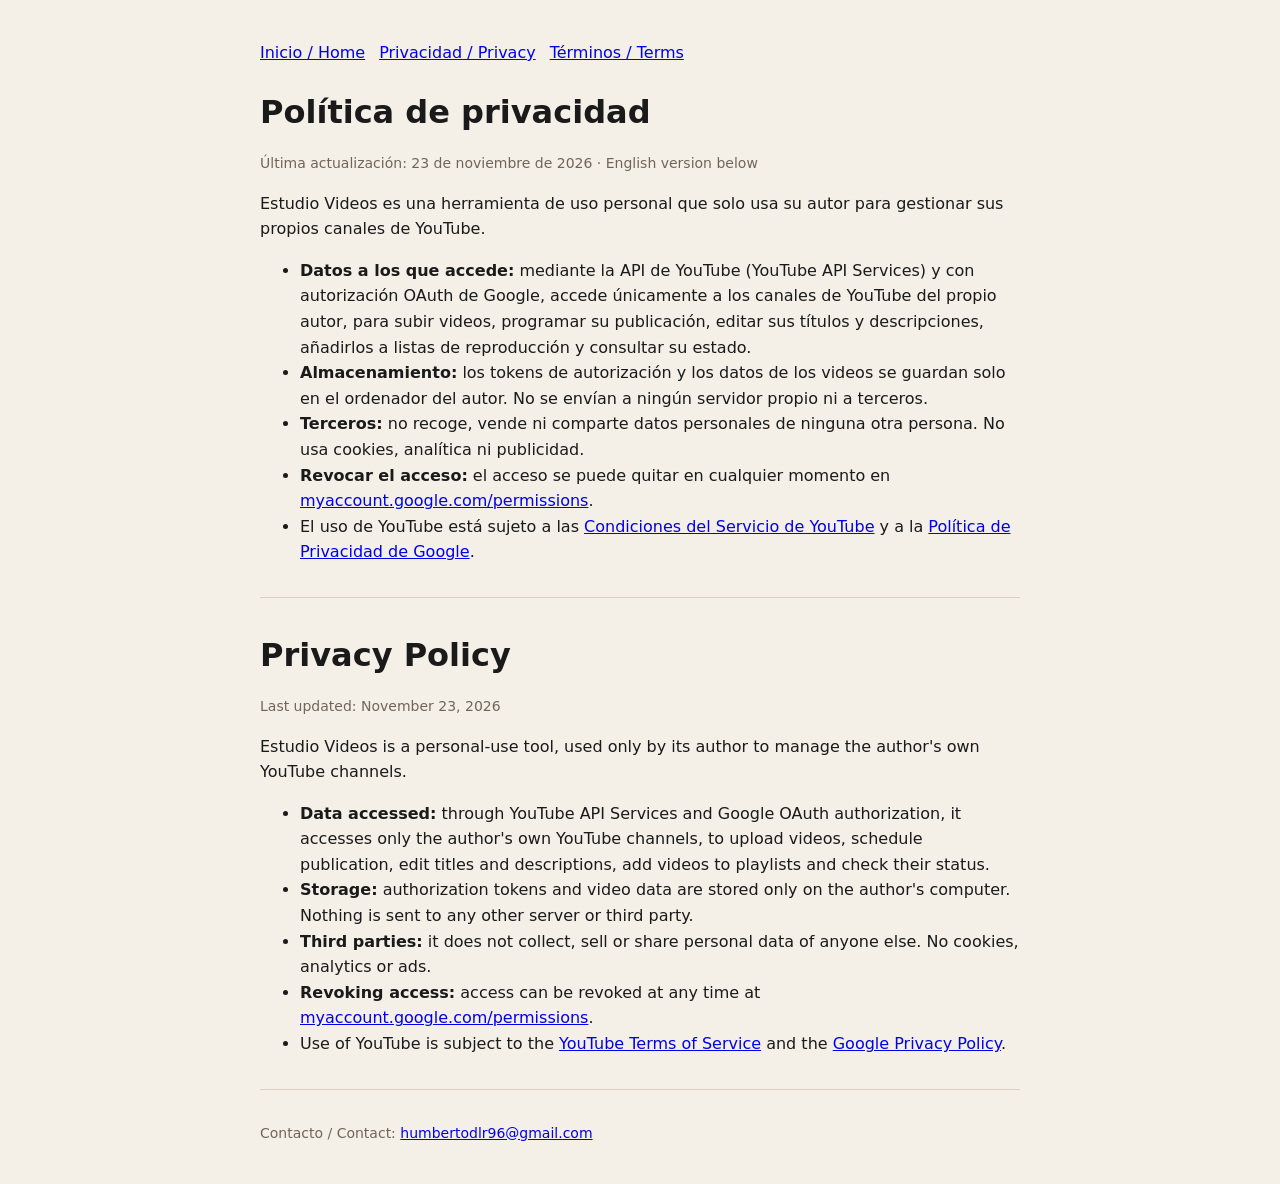
==== privacidad.html @ 788d46cc "Páginas de la app Estudio Videos (inicio, privacidad, términos) Co-Authored-By: Claude Opus 5.5 <nor" ====
<!doctype html><html lang="es"><head><meta charset="utf-8"><meta name="viewport" content="width=device-width,initial-scale=1"><title>Política de privacidad · Estudio Videos</title><style>body{font:16px/1.6 system-ui,sans-serif;max-width:760px;margin:40px auto;padding:0 20px;color:#1a1a1a;background:#f4f0e8}h1{margin-bottom:4px}nav a{margin-right:14px}hr{border:none;border-top:1px solid #d9d0c0;margin:32px 0}.muted{color:#6f665a;font-size:14px}</style></head><body>
<nav><a href="./">Inicio / Home</a><a href="privacidad.html">Privacidad / Privacy</a><a href="terminos.html">Términos / Terms</a></nav>
<h1>Política de privacidad</h1>
<p class="muted">Última actualización: 23 de noviembre de 2026 · English version below</p>
<p>Estudio Videos es una herramienta de uso personal que solo usa su autor para gestionar sus propios canales de YouTube.</p>
<ul>
<li><b>Datos a los que accede:</b> mediante la API de YouTube (YouTube API Services) y con autorización OAuth de Google,
accede únicamente a los canales de YouTube del propio autor, para subir videos, programar su publicación, editar sus títulos
y descripciones, añadirlos a listas de reproducción y consultar su estado.</li>
<li><b>Almacenamiento:</b> los tokens de autorización y los datos de los videos se guardan solo en el ordenador del autor.
No se envían a ningún servidor propio ni a terceros.</li>
<li><b>Terceros:</b> no recoge, vende ni comparte datos personales de ninguna otra persona. No usa cookies, analítica ni publicidad.</li>
<li><b>Revocar el acceso:</b> el acceso se puede quitar en cualquier momento en
<a href="https://myaccount.google.com/permissions">myaccount.google.com/permissions</a>.</li>
<li>El uso de YouTube está sujeto a las <a href="https://www.youtube.com/t/terms">Condiciones del Servicio de YouTube</a>
y a la <a href="https://policies.google.com/privacy">Política de Privacidad de Google</a>.</li>
</ul>
<hr>
<h1>Privacy Policy</h1>
<p class="muted">Last updated: November 23, 2026</p>
<p>Estudio Videos is a personal-use tool, used only by its author to manage the author's own YouTube channels.</p>
<ul>
<li><b>Data accessed:</b> through YouTube API Services and Google OAuth authorization, it accesses only the author's own YouTube channels,
to upload videos, schedule publication, edit titles and descriptions, add videos to playlists and check their status.</li>
<li><b>Storage:</b> authorization tokens and video data are stored only on the author's computer. Nothing is sent to any other server or third party.</li>
<li><b>Third parties:</b> it does not collect, sell or share personal data of anyone else. No cookies, analytics or ads.</li>
<li><b>Revoking access:</b> access can be revoked at any time at <a href="https://myaccount.google.com/permissions">myaccount.google.com/permissions</a>.</li>
<li>Use of YouTube is subject to the <a href="https://www.youtube.com/t/terms">YouTube Terms of Service</a>
and the <a href="https://policies.google.com/privacy">Google Privacy Policy</a>.</li>
</ul>
<hr><p class="muted">Contacto / Contact: <a href="mailto:humbertodlr96@gmail.com">humbertodlr96@gmail.com</a></p>
</body></html>
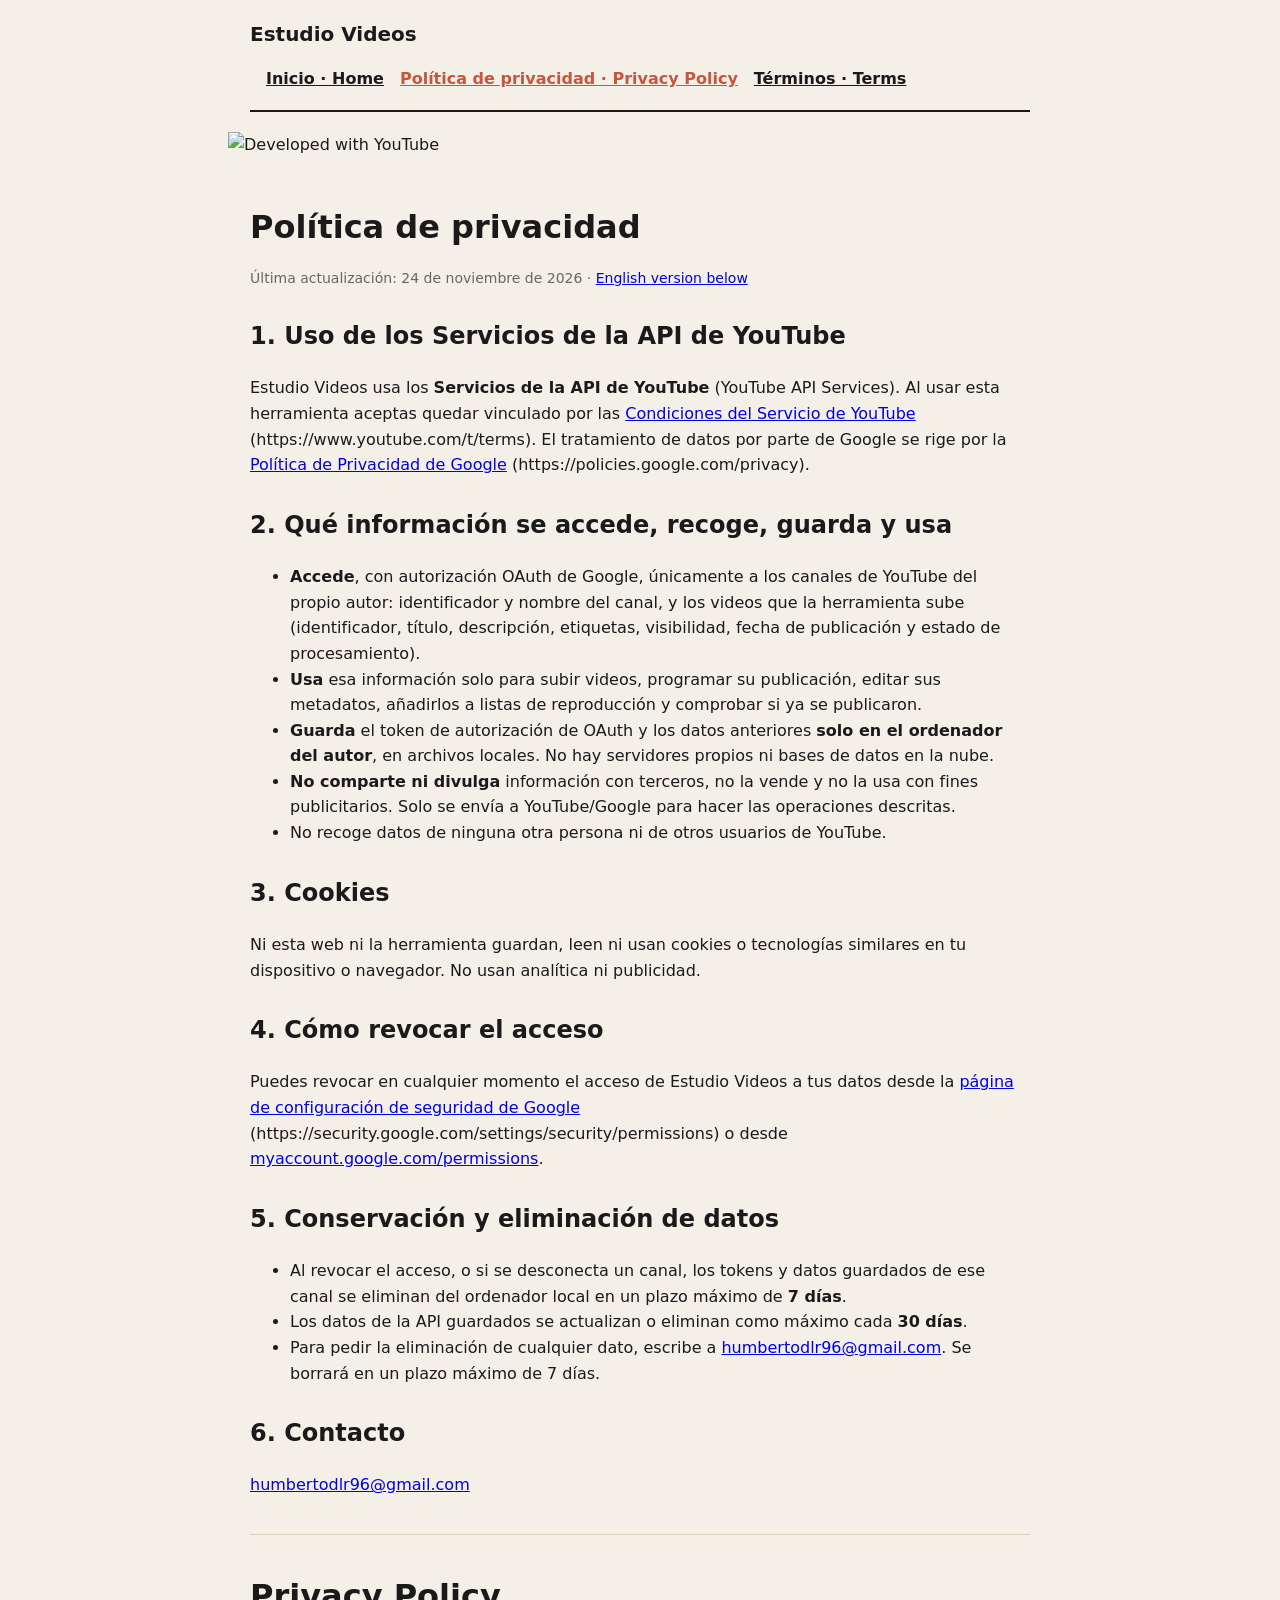
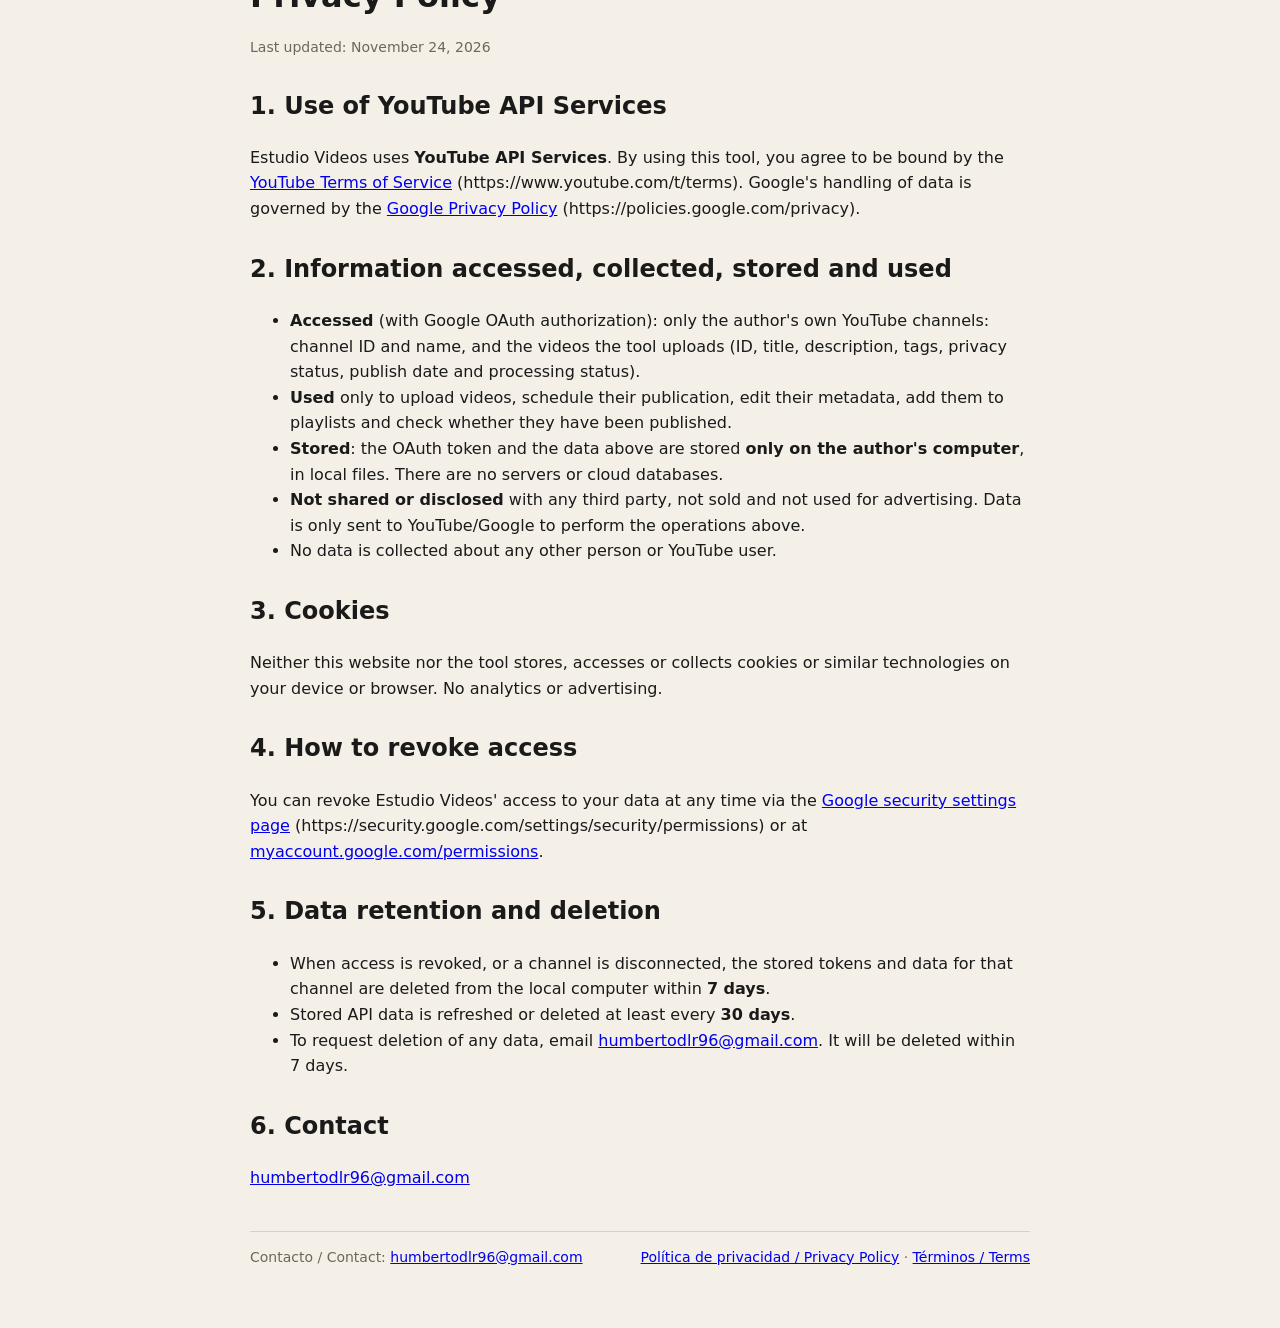
==== commit 8b3f788b: "Política de privacidad con cláusulas de la API de YouTube, branding y script de subida Co-Authored-B" ====
--- a/privacidad.html
+++ b/privacidad.html
@@ -1,32 +1,77 @@
-<!doctype html><html lang="es"><head><meta charset="utf-8"><meta name="viewport" content="width=device-width,initial-scale=1"><title>Política de privacidad · Estudio Videos</title><style>body{font:16px/1.6 system-ui,sans-serif;max-width:760px;margin:40px auto;padding:0 20px;color:#1a1a1a;background:#f4f0e8}h1{margin-bottom:4px}nav a{margin-right:14px}hr{border:none;border-top:1px solid #d9d0c0;margin:32px 0}.muted{color:#6f665a;font-size:14px}</style></head><body>
-<nav><a href="./">Inicio / Home</a><a href="privacidad.html">Privacidad / Privacy</a><a href="terminos.html">Términos / Terms</a></nav>
+<!doctype html><html lang="es"><head><meta charset="utf-8"><meta name="viewport" content="width=device-width,initial-scale=1"><title>Política de privacidad · Privacy Policy · Estudio Videos</title><link rel="stylesheet" href="style.css"></head><body>
+<header><span class="brand">Estudio Videos</span><nav><a href="./">Inicio · Home</a><a class="priv" href="privacidad.html">Política de privacidad · Privacy Policy</a><a href="terminos.html">Términos · Terms</a></nav></header>
+<img class="yt" src="developed-with-youtube.png" alt="Developed with YouTube" style="height:60px;margin:-6px 0 0 -22px">
 <h1>Política de privacidad</h1>
-<p class="muted">Última actualización: 23 de noviembre de 2026 · English version below</p>
-<p>Estudio Videos es una herramienta de uso personal que solo usa su autor para gestionar sus propios canales de YouTube.</p>
+<p class="muted">Última actualización: 24 de noviembre de 2026 · <a href="#en">English version below</a></p>
+
+<h2>1. Uso de los Servicios de la API de YouTube</h2>
+<p>Estudio Videos usa los <b>Servicios de la API de YouTube</b> (YouTube API Services). Al usar esta herramienta aceptas quedar vinculado por las
+<a href="https://www.youtube.com/t/terms">Condiciones del Servicio de YouTube</a> (https://www.youtube.com/t/terms).
+El tratamiento de datos por parte de Google se rige por la
+<a href="https://policies.google.com/privacy">Política de Privacidad de Google</a> (https://policies.google.com/privacy).</p>
+
+<h2>2. Qué información se accede, recoge, guarda y usa</h2>
 <ul>
-<li><b>Datos a los que accede:</b> mediante la API de YouTube (YouTube API Services) y con autorización OAuth de Google,
-accede únicamente a los canales de YouTube del propio autor, para subir videos, programar su publicación, editar sus títulos
-y descripciones, añadirlos a listas de reproducción y consultar su estado.</li>
-<li><b>Almacenamiento:</b> los tokens de autorización y los datos de los videos se guardan solo en el ordenador del autor.
-No se envían a ningún servidor propio ni a terceros.</li>
-<li><b>Terceros:</b> no recoge, vende ni comparte datos personales de ninguna otra persona. No usa cookies, analítica ni publicidad.</li>
-<li><b>Revocar el acceso:</b> el acceso se puede quitar en cualquier momento en
-<a href="https://myaccount.google.com/permissions">myaccount.google.com/permissions</a>.</li>
-<li>El uso de YouTube está sujeto a las <a href="https://www.youtube.com/t/terms">Condiciones del Servicio de YouTube</a>
-y a la <a href="https://policies.google.com/privacy">Política de Privacidad de Google</a>.</li>
+<li><b>Accede</b>, con autorización OAuth de Google, únicamente a los canales de YouTube del propio autor: identificador y nombre del canal,
+y los videos que la herramienta sube (identificador, título, descripción, etiquetas, visibilidad, fecha de publicación y estado de procesamiento).</li>
+<li><b>Usa</b> esa información solo para subir videos, programar su publicación, editar sus metadatos, añadirlos a listas de reproducción y comprobar si ya se publicaron.</li>
+<li><b>Guarda</b> el token de autorización de OAuth y los datos anteriores <b>solo en el ordenador del autor</b>, en archivos locales. No hay servidores propios ni bases de datos en la nube.</li>
+<li><b>No comparte ni divulga</b> información con terceros, no la vende y no la usa con fines publicitarios. Solo se envía a YouTube/Google para hacer las operaciones descritas.</li>
+<li>No recoge datos de ninguna otra persona ni de otros usuarios de YouTube.</li>
 </ul>
-<hr>
+
+<h2>3. Cookies</h2>
+<p>Ni esta web ni la herramienta guardan, leen ni usan cookies o tecnologías similares en tu dispositivo o navegador. No usan analítica ni publicidad.</p>
+
+<h2>4. Cómo revocar el acceso</h2>
+<p>Puedes revocar en cualquier momento el acceso de Estudio Videos a tus datos desde la
+<a href="https://security.google.com/settings/security/permissions">página de configuración de seguridad de Google</a>
+(https://security.google.com/settings/security/permissions) o desde <a href="https://myaccount.google.com/permissions">myaccount.google.com/permissions</a>.</p>
+
+<h2>5. Conservación y eliminación de datos</h2>
+<ul>
+<li>Al revocar el acceso, o si se desconecta un canal, los tokens y datos guardados de ese canal se eliminan del ordenador local en un plazo máximo de <b>7 días</b>.</li>
+<li>Los datos de la API guardados se actualizan o eliminan como máximo cada <b>30 días</b>.</li>
+<li>Para pedir la eliminación de cualquier dato, escribe a <a href="mailto:humbertodlr96@gmail.com">humbertodlr96@gmail.com</a>. Se borrará en un plazo máximo de 7 días.</li>
+</ul>
+
+<h2>6. Contacto</h2>
+<p><a href="mailto:humbertodlr96@gmail.com">humbertodlr96@gmail.com</a></p>
+
+<hr id="en">
 <h1>Privacy Policy</h1>
-<p class="muted">Last updated: November 23, 2026</p>
-<p>Estudio Videos is a personal-use tool, used only by its author to manage the author's own YouTube channels.</p>
+<p class="muted">Last updated: November 24, 2026</p>
+
+<h2>1. Use of YouTube API Services</h2>
+<p>Estudio Videos uses <b>YouTube API Services</b>. By using this tool, you agree to be bound by the
+<a href="https://www.youtube.com/t/terms">YouTube Terms of Service</a> (https://www.youtube.com/t/terms).
+Google's handling of data is governed by the <a href="https://policies.google.com/privacy">Google Privacy Policy</a> (https://policies.google.com/privacy).</p>
+
+<h2>2. Information accessed, collected, stored and used</h2>
 <ul>
-<li><b>Data accessed:</b> through YouTube API Services and Google OAuth authorization, it accesses only the author's own YouTube channels,
-to upload videos, schedule publication, edit titles and descriptions, add videos to playlists and check their status.</li>
-<li><b>Storage:</b> authorization tokens and video data are stored only on the author's computer. Nothing is sent to any other server or third party.</li>
-<li><b>Third parties:</b> it does not collect, sell or share personal data of anyone else. No cookies, analytics or ads.</li>
-<li><b>Revoking access:</b> access can be revoked at any time at <a href="https://myaccount.google.com/permissions">myaccount.google.com/permissions</a>.</li>
-<li>Use of YouTube is subject to the <a href="https://www.youtube.com/t/terms">YouTube Terms of Service</a>
-and the <a href="https://policies.google.com/privacy">Google Privacy Policy</a>.</li>
+<li><b>Accessed</b> (with Google OAuth authorization): only the author's own YouTube channels: channel ID and name,
+and the videos the tool uploads (ID, title, description, tags, privacy status, publish date and processing status).</li>
+<li><b>Used</b> only to upload videos, schedule their publication, edit their metadata, add them to playlists and check whether they have been published.</li>
+<li><b>Stored</b>: the OAuth token and the data above are stored <b>only on the author's computer</b>, in local files. There are no servers or cloud databases.</li>
+<li><b>Not shared or disclosed</b> with any third party, not sold and not used for advertising. Data is only sent to YouTube/Google to perform the operations above.</li>
+<li>No data is collected about any other person or YouTube user.</li>
 </ul>
-<hr><p class="muted">Contacto / Contact: <a href="mailto:humbertodlr96@gmail.com">humbertodlr96@gmail.com</a></p>
-</body></html>
+
+<h2>3. Cookies</h2>
+<p>Neither this website nor the tool stores, accesses or collects cookies or similar technologies on your device or browser. No analytics or advertising.</p>
+
+<h2>4. How to revoke access</h2>
+<p>You can revoke Estudio Videos' access to your data at any time via the
+<a href="https://security.google.com/settings/security/permissions">Google security settings page</a>
+(https://security.google.com/settings/security/permissions) or at <a href="https://myaccount.google.com/permissions">myaccount.google.com/permissions</a>.</p>
+
+<h2>5. Data retention and deletion</h2>
+<ul>
+<li>When access is revoked, or a channel is disconnected, the stored tokens and data for that channel are deleted from the local computer within <b>7 days</b>.</li>
+<li>Stored API data is refreshed or deleted at least every <b>30 days</b>.</li>
+<li>To request deletion of any data, email <a href="mailto:humbertodlr96@gmail.com">humbertodlr96@gmail.com</a>. It will be deleted within 7 days.</li>
+</ul>
+
+<h2>6. Contact</h2>
+<p><a href="mailto:humbertodlr96@gmail.com">humbertodlr96@gmail.com</a></p>
+<footer><span>Contacto / Contact: <a href="mailto:humbertodlr96@gmail.com">humbertodlr96@gmail.com</a></span><span><a href="privacidad.html">Política de privacidad / Privacy Policy</a> · <a href="terminos.html">Términos / Terms</a></span></footer></body></html>
--- a/style.css
+++ b/style.css
@@ -0,0 +1,11 @@
+body{font:16px/1.6 system-ui,sans-serif;max-width:780px;margin:0 auto;padding:0 22px 60px;color:#1a1a1a;background:#f4f0e8}
+header{display:flex;align-items:center;justify-content:space-between;gap:16px;padding:18px 0;border-bottom:2px solid #1a1a1a;margin-bottom:26px;flex-wrap:wrap}
+header .brand{font-weight:800;font-size:20px}
+nav a{margin-left:16px;font-weight:700;color:#1a1a1a}
+nav a.priv{color:#c8553d}
+.yt{height:44px;display:block}
+h1{margin:10px 0 4px}h2{margin-top:28px}
+.muted{color:#6f665a;font-size:14px}
+.box{background:#fff;border:2px solid #1a1a1a;border-radius:14px;padding:6px 20px;margin:18px 0}
+hr{border:none;border-top:1px solid #d9d0c0;margin:36px 0}
+footer{margin-top:40px;font-size:14px;color:#6f665a;border-top:1px solid #d9d0c0;padding-top:14px;display:flex;justify-content:space-between;flex-wrap:wrap;gap:10px}
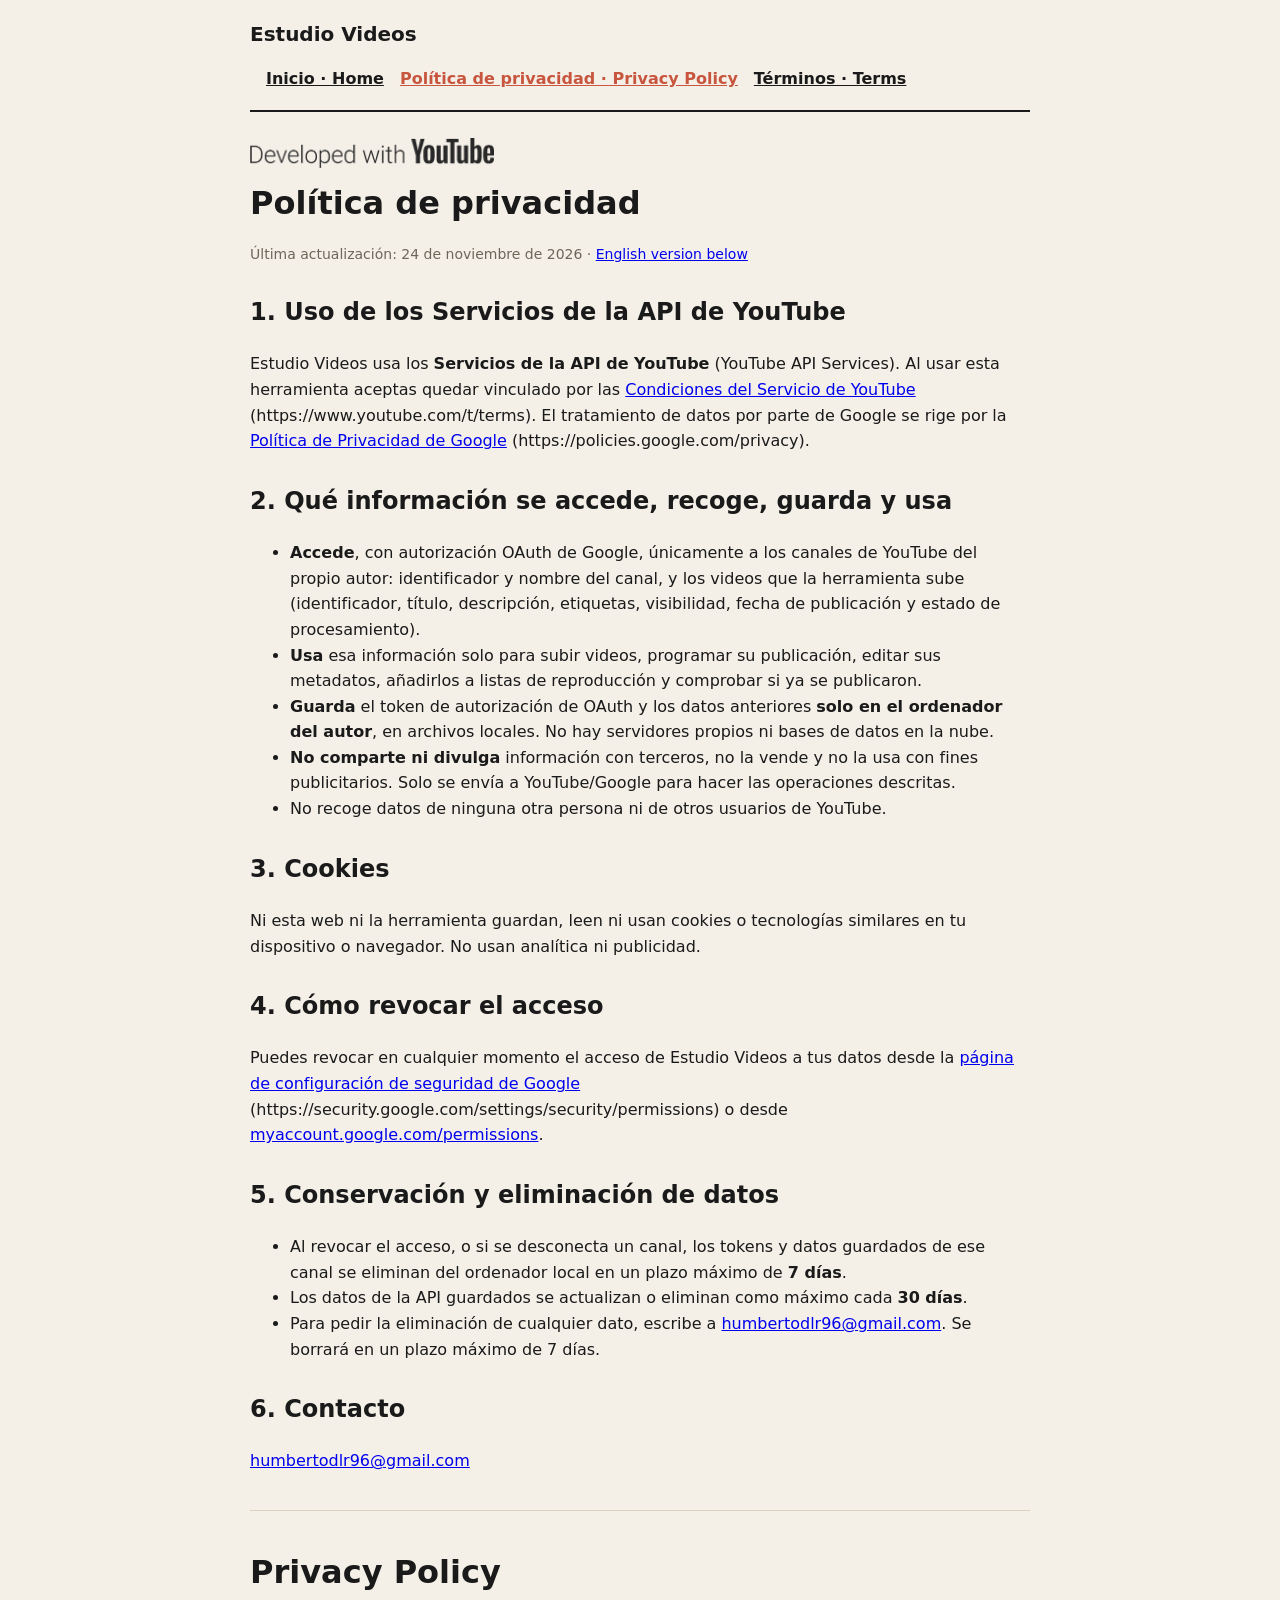
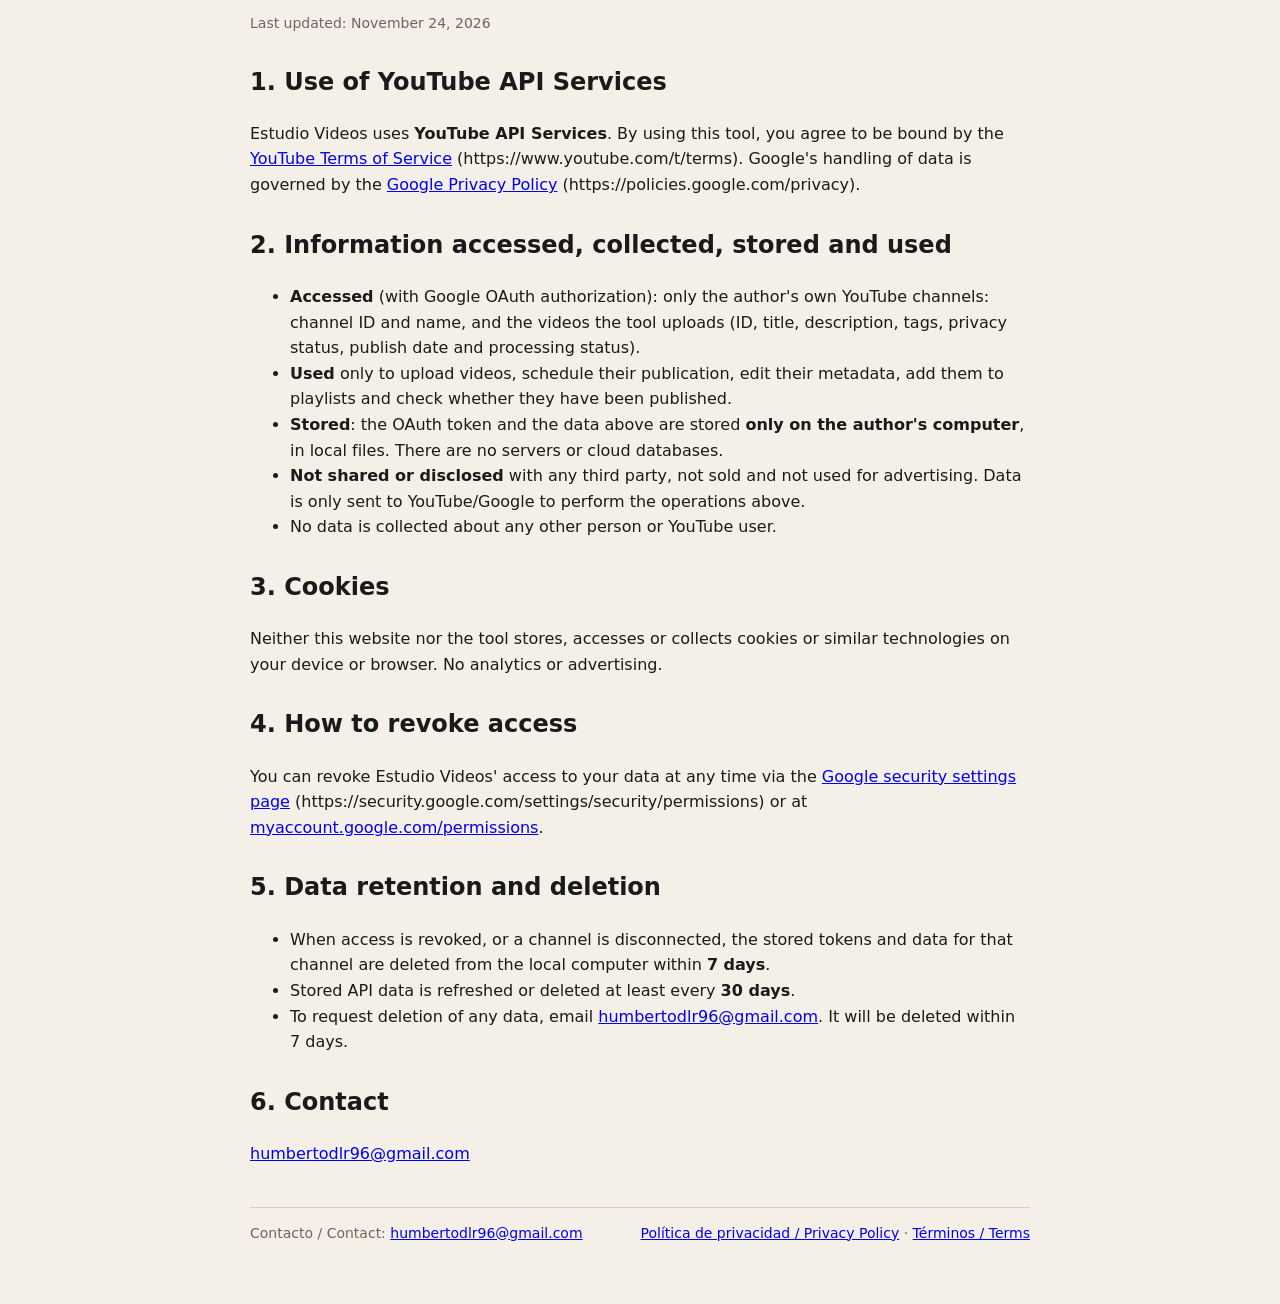
==== commit fd5ae34f: "Insignia Developed with YouTube más visible Co-Authored-By: Claude Opus 5.5 <noreply@anthropic.com>" ====
--- a/privacidad.html
+++ b/privacidad.html
@@ -1,6 +1,6 @@
 <!doctype html><html lang="es"><head><meta charset="utf-8"><meta name="viewport" content="width=device-width,initial-scale=1"><title>Política de privacidad · Privacy Policy · Estudio Videos</title><link rel="stylesheet" href="style.css"></head><body>
 <header><span class="brand">Estudio Videos</span><nav><a href="./">Inicio · Home</a><a class="priv" href="privacidad.html">Política de privacidad · Privacy Policy</a><a href="terminos.html">Términos · Terms</a></nav></header>
-<img class="yt" src="developed-with-youtube.png" alt="Developed with YouTube" style="height:60px;margin:-6px 0 0 -22px">
+<img class="yt" src="developed-with-youtube.png" alt="Developed with YouTube" style="height:30px;margin:4px 0 0">
 <h1>Política de privacidad</h1>
 <p class="muted">Última actualización: 24 de noviembre de 2026 · <a href="#en">English version below</a></p>
 
